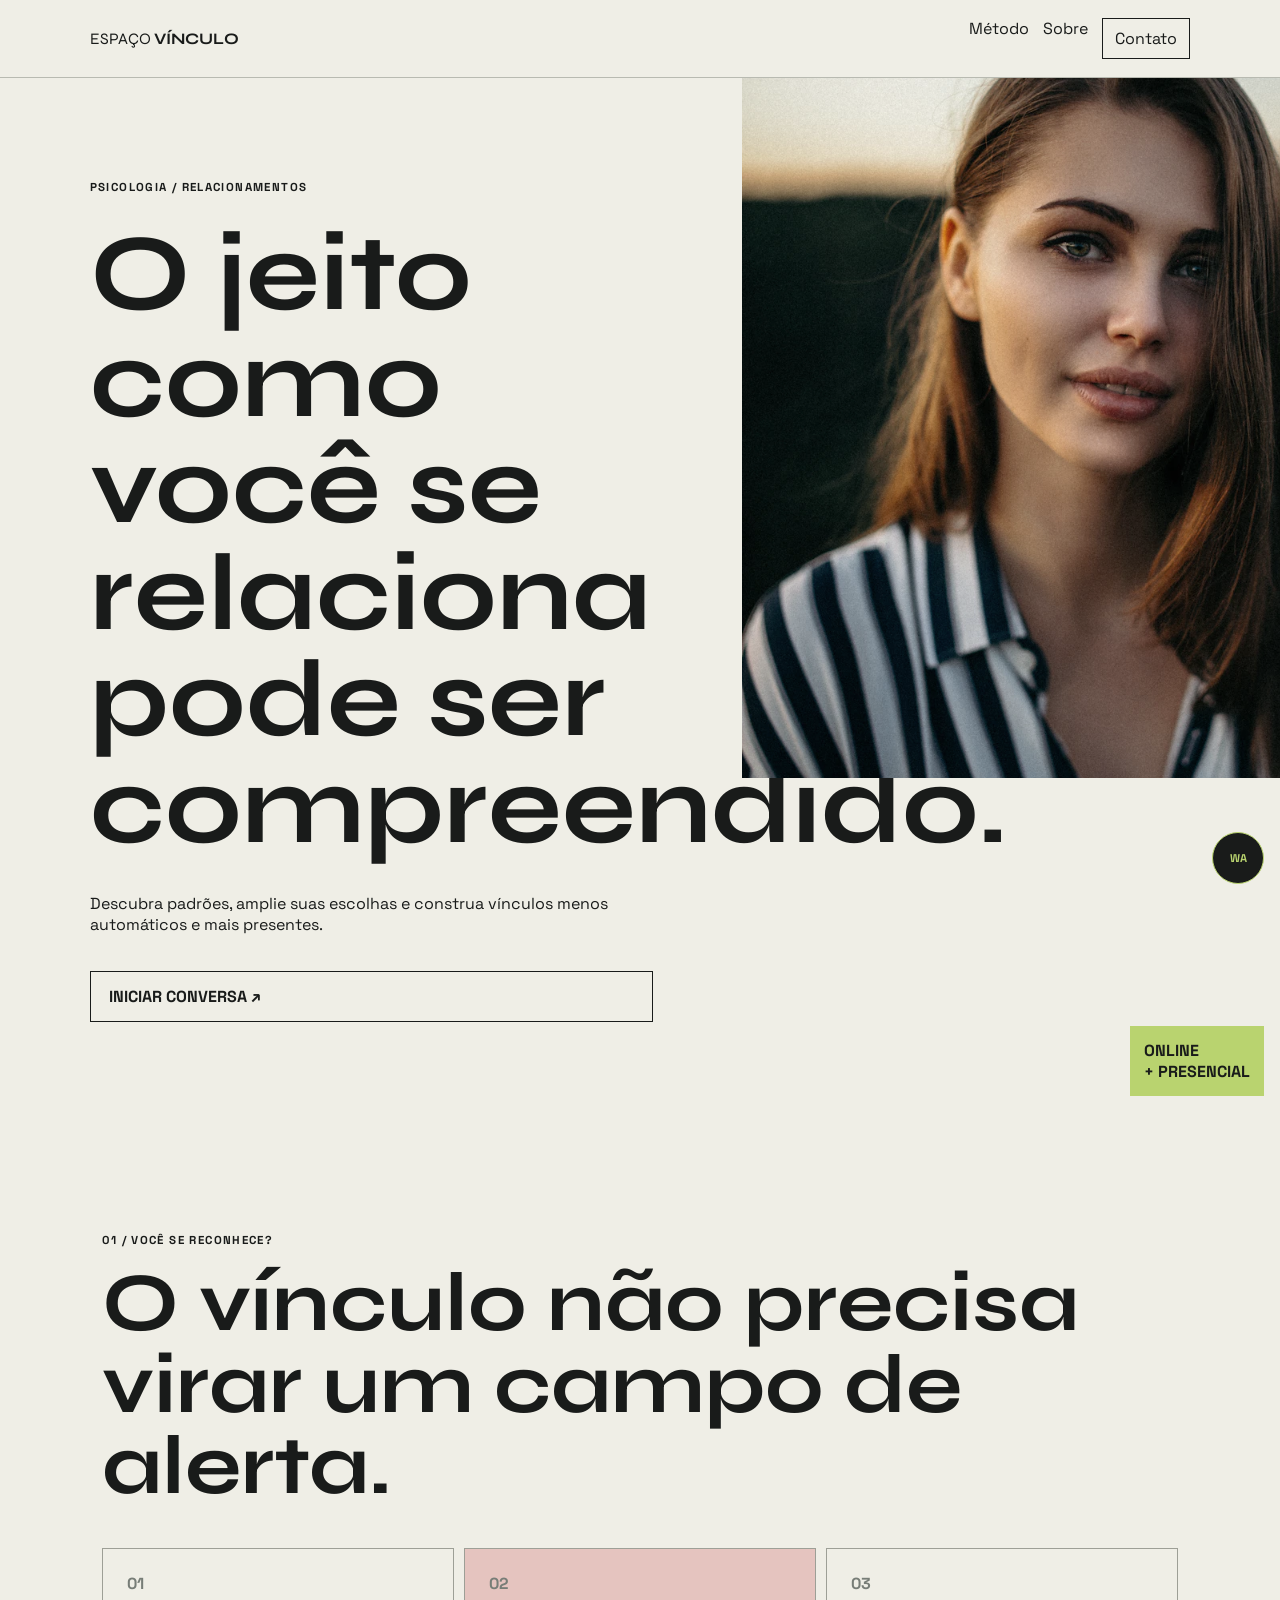
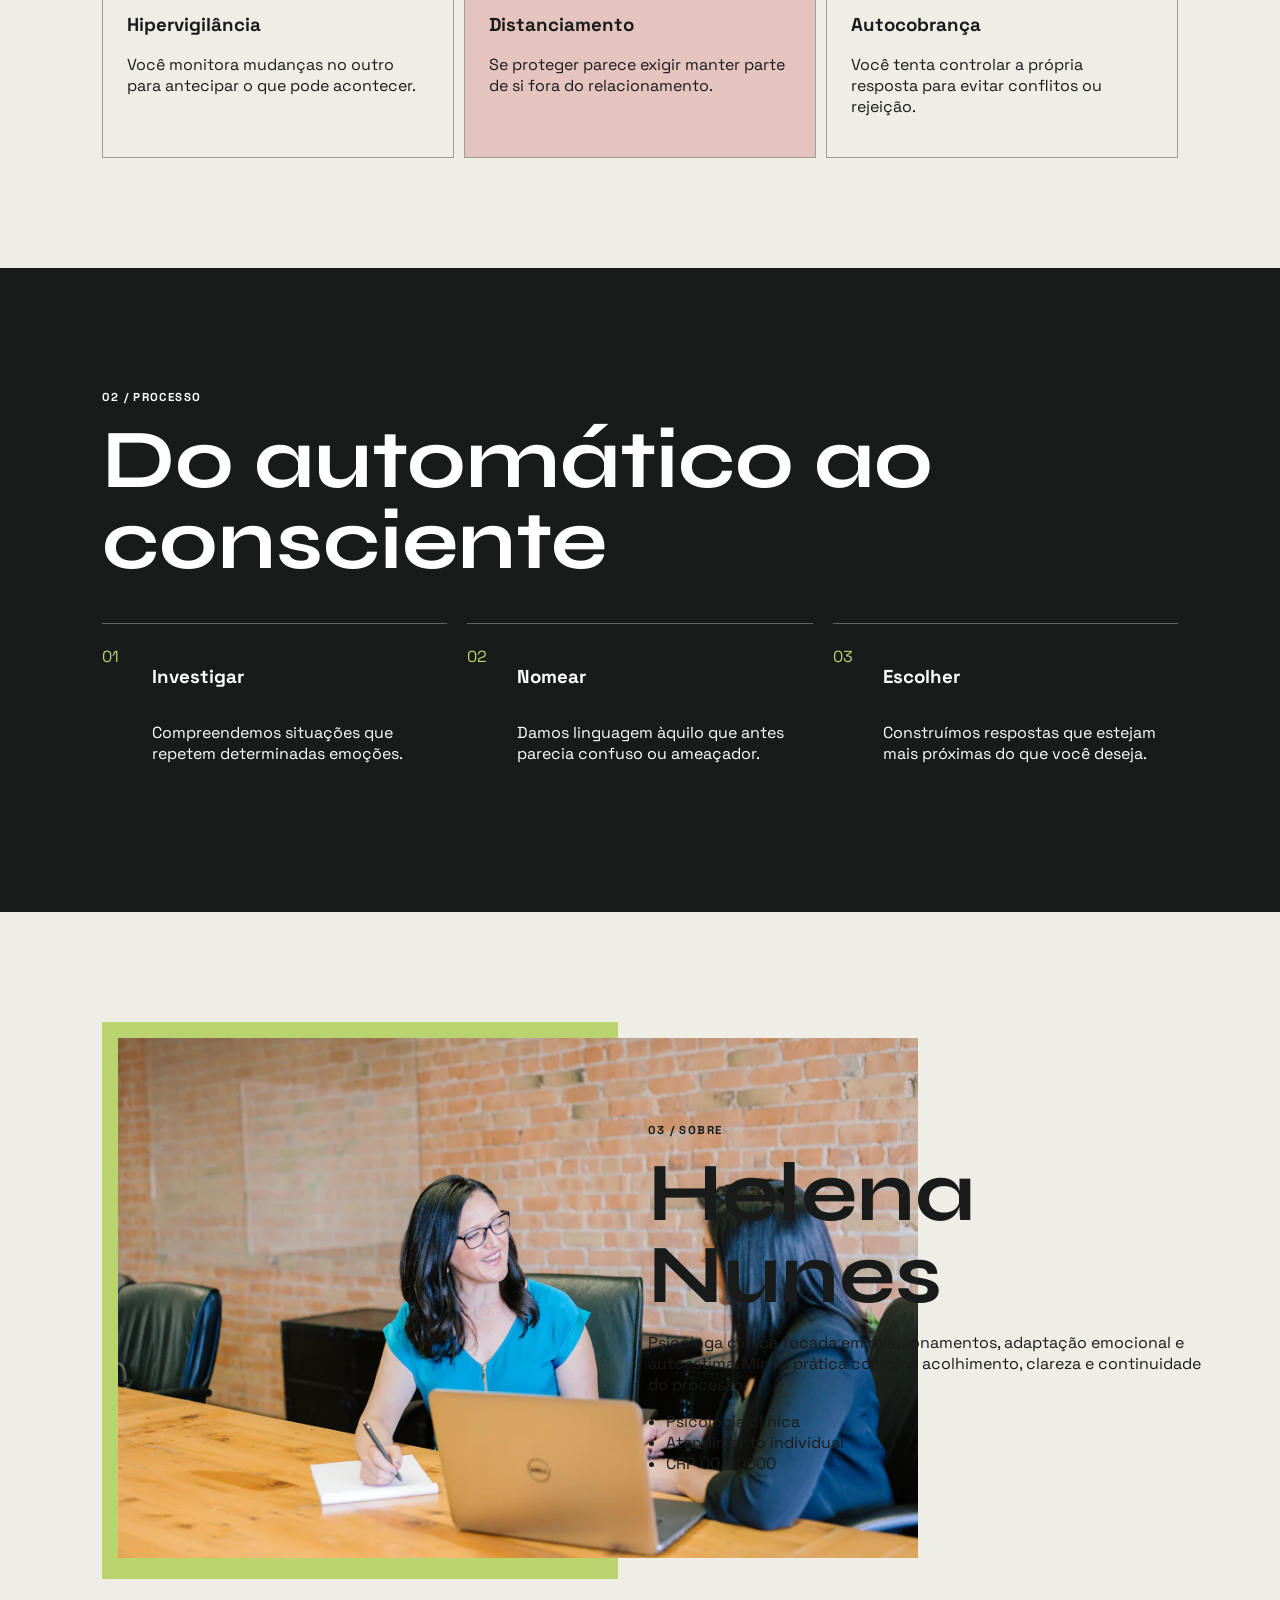
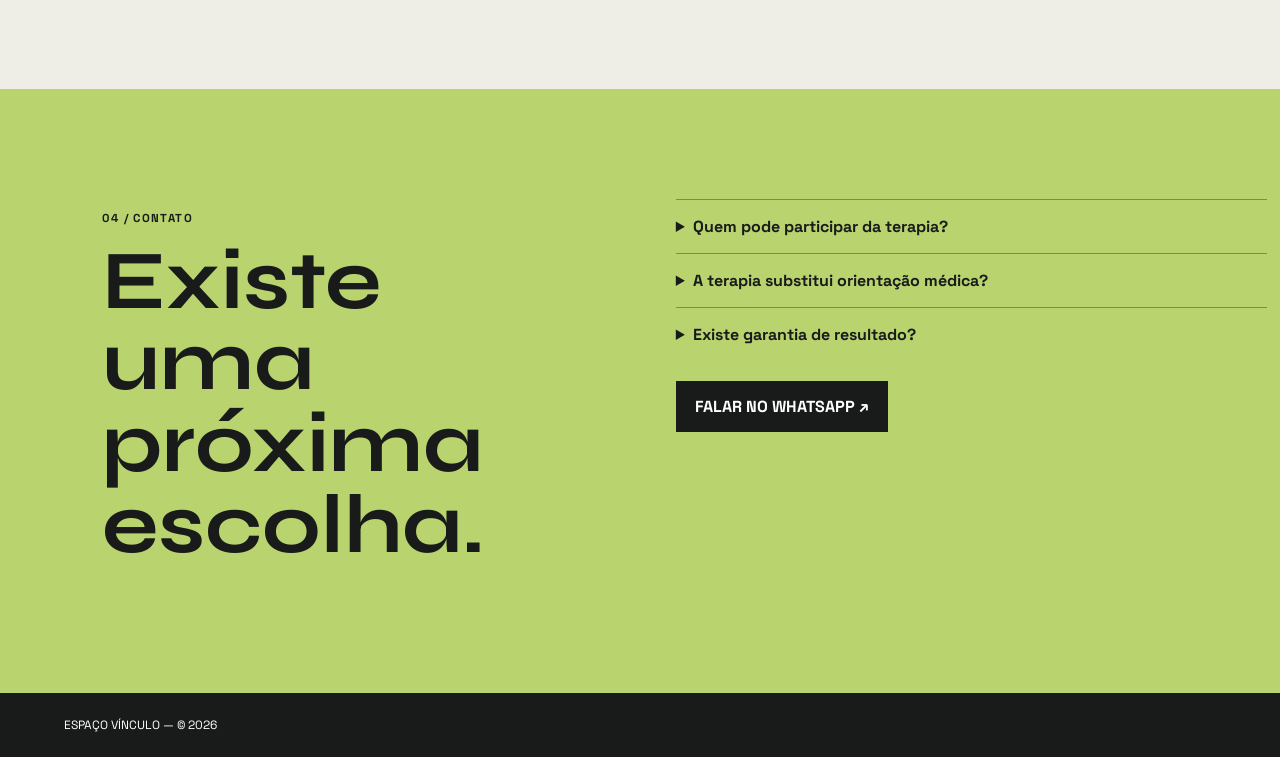
==== templates/espaco-relacional/index.html @ a21b1c10 "style: transforma a galeria em interface hitech e documenta licenças" ====
<!doctype html>
<html lang="pt-BR"><head><meta charset="UTF-8"><meta name="viewport" content="width=device-width,initial-scale=1"><title>Espaço de terapia para relacionamentos</title><meta name="description" content="Psicoterapia individual para padrões de vínculo, comunicação e escolhas afetivas."><meta property="og:title" content="Espaço para relações reais"><meta property="og:type" content="website"><!-- Google Tag (gtag.js) aqui -->
<link rel="preconnect" href="https://fonts.googleapis.com"><link rel="preconnect" href="https://fonts.gstatic.com" crossorigin><link href="https://fonts.googleapis.com/css2?family=Space+Grotesk:wght@400;600;700&family=Syne:wght@600;700&display=swap" rel="stylesheet"><link rel="stylesheet" href="style.css"></head>
<body><header><a href="#inicio">ESPAÇO  <b>VÍNCULO</b></a><nav><a href="#processo">Método</a><a href="#sobre">Sobre</a><a class="header__cta" href="#contato">Contato</a></nav></header>
<main><section class="hero" id="inicio"><div class="hero__copy"><p>PSICOLOGIA / RELACIONAMENTOS</p><h1>O jeito como você se relaciona pode ser compreendido.</h1><p>Descubra padrões, amplie suas escolhas e construa vínculos menos automáticos e mais presentes.</p><a href="https://wa.me/5511987654321?text=Ol%C3%A1%2C%20gostaria%20de%20conhecer%20o%20atendimento" target="_blank" rel="noopener">INICIAR CONVERSA ↗</a></div><div class="hero__foto"><img src="img/perfil.webp" alt="Retrato fictício da psicóloga Helena Nunes" width="720" height="900"><span>ONLINE<br>+ PRESENCIAL</span></div></section>
<section class="painel"><p class="label">01 / VOCÊ SE RECONHECE?</p><h2>O vínculo não precisa virar um campo de alerta.</h2><div class="painel__grid"><article><b>01</b><h3>Hipervigilância</h3><p>Você monitora mudanças no outro para antecipar o que pode acontecer.</p></article><article><b>02</b><h3>Distanciamento</h3><p>Se proteger parece exigir manter parte de si fora do relacionamento.</p></article><article><b>03</b><h3>Autocobrança</h3><p>Você tenta controlar a própria resposta para evitar conflitos ou rejeição.</p></article></div></section>
<section class="processo" id="processo"><p class="label">02 / PROCESSO</p><h2>Do automático ao consciente</h2><ol><li><span>01</span><h3>Investigar</h3><p>Compreendemos situações que repetem determinadas emoções.</p></li><li><span>02</span><h3>Nomear</h3><p>Damos linguagem àquilo que antes parecia confuso ou ameaçador.</p></li><li><span>03</span><h3>Escolher</h3><p>Construímos respostas que estejam mais próximas do que você deseja.</p></li></ol></section>
<section class="sobre" id="sobre"><div class="sobre__foto"><img src="img/atendimento.webp" alt="Ambiente fictício de atendimento psicológico" width="800" height="600" loading="lazy"></div><div><p class="label">03 / SOBRE</p><h2>Helena Nunes</h2><p>Psicóloga clínica focada em relacionamentos, adaptação emocional e autoestima. Minha prática combina acolhimento, clareza e continuidade do processo.</p><ul><li>Psicologia clínica</li><li>Atendimento individual</li><li>CRP 00/00000</li></ul></div></section>
<section class="contato" id="contato"><div><p class="label">04 / CONTATO</p><h2>Existe uma próxima escolha.</h2></div><div class="contato__box"><details><summary>Quem pode participar da terapia?</summary><p>Pessoas interessadas em compreender seus vínculos e formas de se relacionar.</p></details><details><summary>A terapia substitui orientação médica?</summary><p>Não. Ela é uma modalidade de cuidado psicológico e não substitui atendimento médico.</p></details><details><summary>Existe garantia de resultado?</summary><p>Não. Os resultados variam conforme o contexto e o processo de cada pessoa.</p></details><a href="https://wa.me/5511987654321?text=Ol%C3%A1%2C%20quero%20saber%20sobre%20os%20atendimentos" target="_blank" rel="noopener">FALAR NO WHATSAPP ↗</a></div></section></main>
<footer>ESPAÇO VÍNCULO — © 2026</footer><a class="zap" href="https://wa.me/5511987654321" aria-label="WhatsApp">WA</a></body></html>
---- templates/espaco-relacional/style.css ----
:root{--ink:#191b1a;--lime:#b9d36f;--paper:#efeee6;--gray:#777d77;--pink:#e5c4bf}*{box-sizing:border-box}html{scroll-behavior:smooth}body{margin:0;background:var(--paper);color:var(--ink);font-family:"Space Grotesk",sans-serif}header{height:78px;display:flex;align-items:center;justify-content:space-between;padding:0 5vw;border-bottom:1px solid #b8bab1}header>a,header nav a{color:var(--ink);text-decoration:none}header>a{font-family:"Syne"}header nav{display:flex;gap:14px}header nav>a:not(.header__cta){display:none}.header__cta{border:1px solid;padding:9px 12px}.hero{display:grid}.hero__copy{padding:70px 5vw}.hero__copy>p:first-child,.label{font-size:.72rem;font-weight:700;letter-spacing:.12em}.hero h1,.painel h2,.processo h2,.sobre h2,.contato h2{margin:16px 0;font-family:"Syne";line-height:.98}.hero h1{font-size:clamp(3.2rem,12vw,6.8rem)}.hero__copy>a,.contato__box>a{display:inline-flex;margin-top:20px;border:1px solid var(--ink);padding:14px 18px;color:var(--ink);font-weight:700;text-decoration:none}.hero__foto{position:relative;overflow:hidden}.hero__foto img{height:470px;object-fit:cover;filter:grayscale(.2)}.hero__foto span{position:absolute;right:16px;bottom:16px;padding:14px;background:var(--lime);font-weight:700}.painel,.processo,.sobre,.contato{padding:80px 5vw}.painel h2,.processo h2,.sobre h2,.contato h2{font-size:clamp(2.8rem,9vw,5.2rem)}.painel__grid{display:grid;gap:10px;margin-top:40px}.painel article{border:1px solid #9d9f96;padding:24px}.painel article:nth-child(2){background:var(--pink)}.painel article b{color:var(--gray)}.processo{background:var(--ink);color:#fff}.processo ol{margin:40px 0 0;padding:0;list-style:none}.processo li{display:grid;grid-template-columns:70px 120px 1fr;border-top:1px solid #60635f;padding:22px 0}.processo li span{color:var(--lime)}.sobre{display:grid;gap:30px}.sobre__foto{background:var(--lime);padding:16px}.sobre img{height:400px;object-fit:cover}.sobre ul{padding-left:18px}.contato{display:grid;gap:28px;background:var(--lime)}.contato details{border-top:1px solid #76914d;padding:16px 0}.contato summary{cursor:pointer;font-weight:700}.contato__box>a{background:var(--ink);color:#fff}footer{padding:24px 5vw;background:var(--ink);color:#fff;font-size:.75rem}.zap{position:fixed;right:16px;bottom:16px;width:52px;height:52px;display:grid;place-items:center;border-radius:50%;background:var(--ink);color:var(--lime);border:1px solid var(--lime);text-decoration:none;font-size:.7rem;font-weight:700}
@media(min-width:768px){header{padding:0 7vw}header nav>a:not(.header__cta){display:block}.hero{grid-template-columns:58% 42%;min-height:700px}.hero__copy{display:flex;flex-direction:column;justify-content:center;padding:90px 7vw}.hero__foto img{height:700px}.painel,.processo,.sobre,.contato{padding:110px 8vw}.painel__grid{grid-template-columns:repeat(3,1fr)}.processo ol{display:grid;grid-template-columns:repeat(3,1fr);gap:20px}.processo li{grid-template-columns:50px 1fr}.processo li h3{grid-column:2}.processo li p{grid-column:2}.sobre{grid-template-columns:48% 52%;align-items:center}.sobre img{height:520px}.contato{grid-template-columns:45% 55%;gap:7vw}}
@media(prefers-reduced-motion:reduce){html{scroll-behavior:auto}}
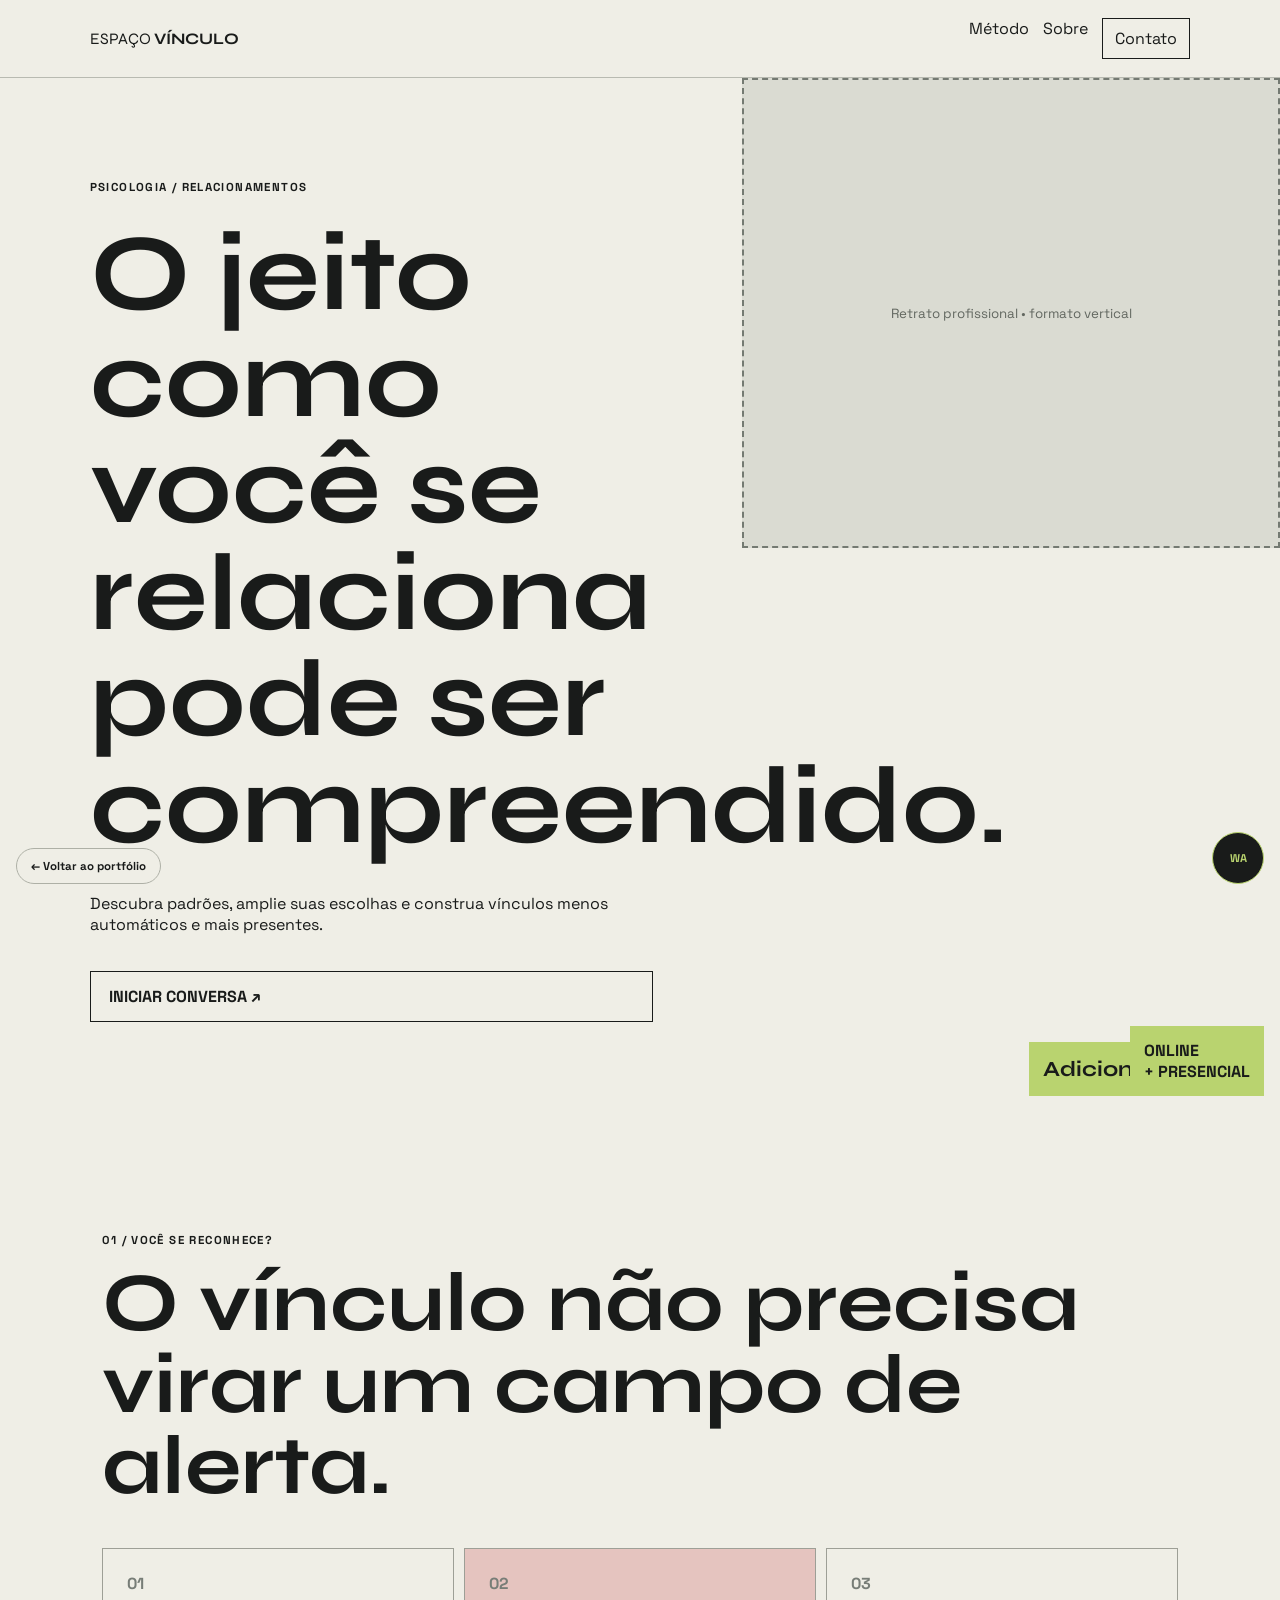
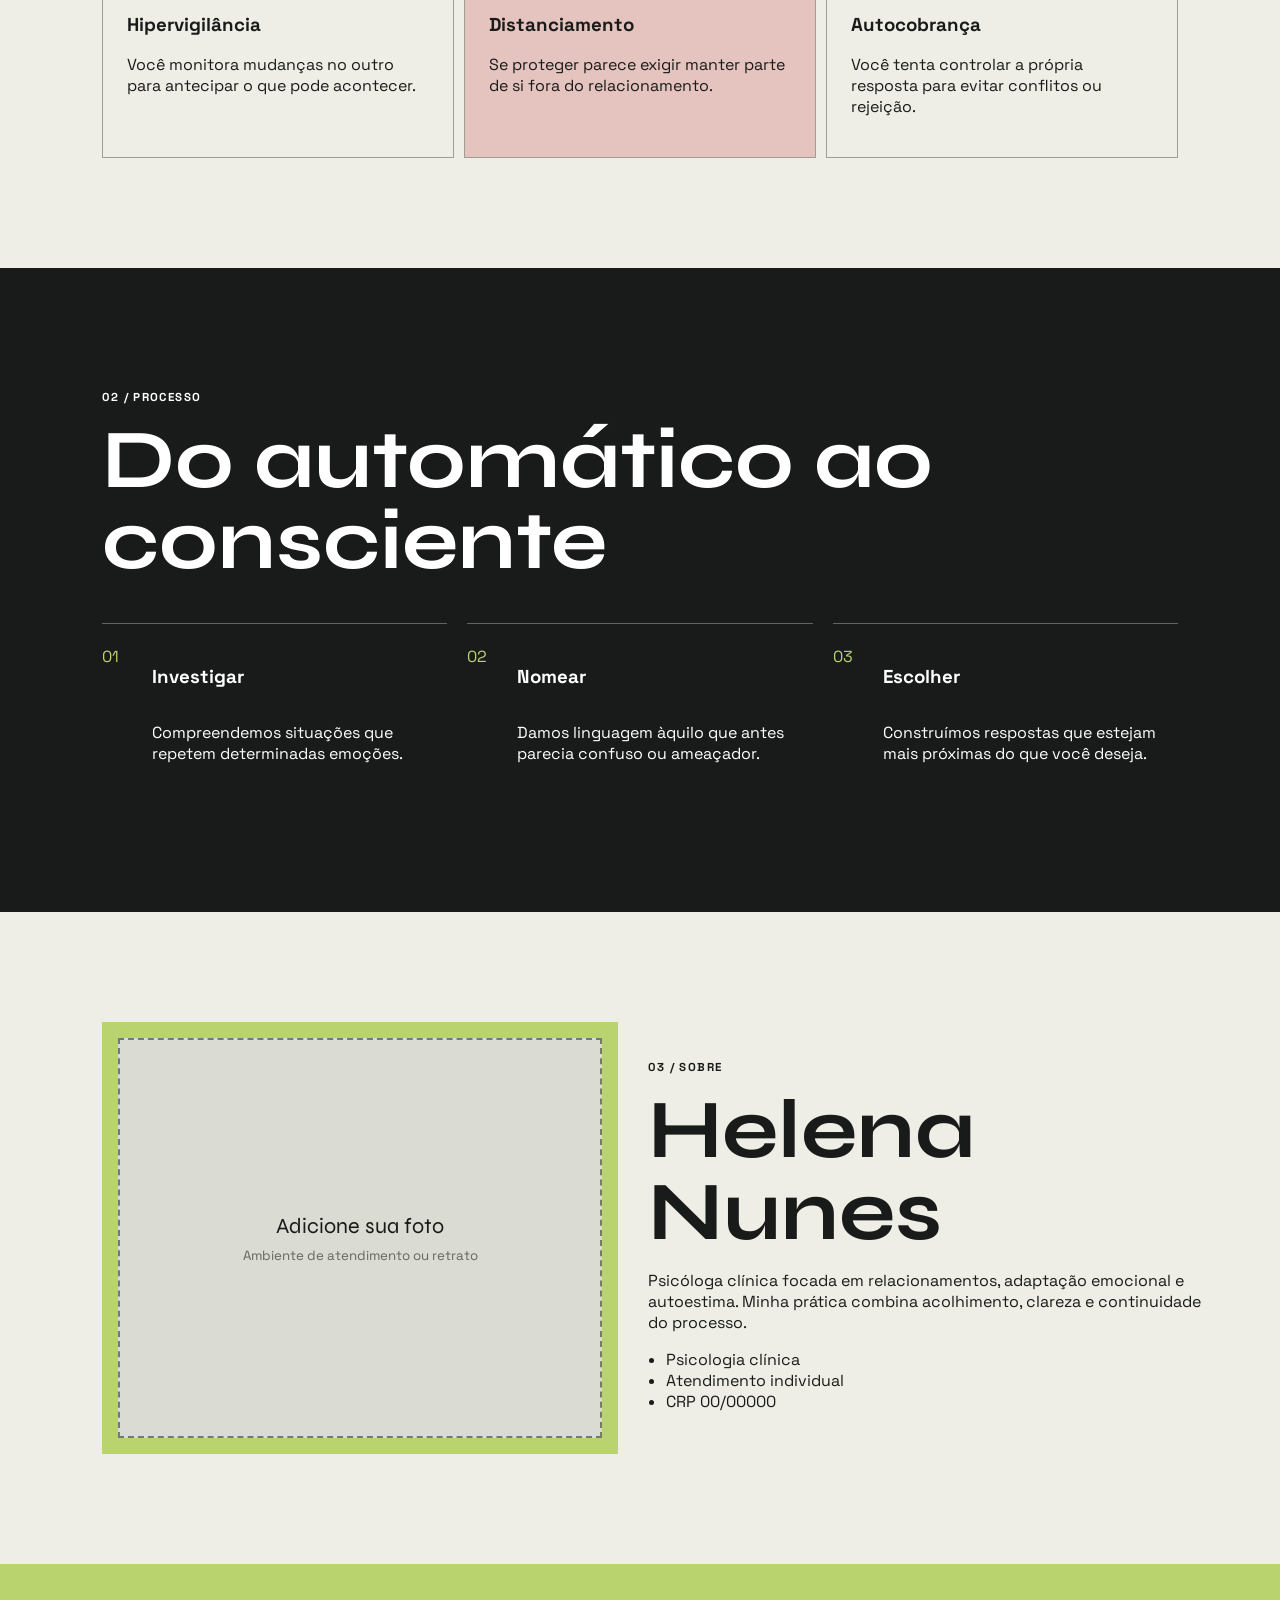
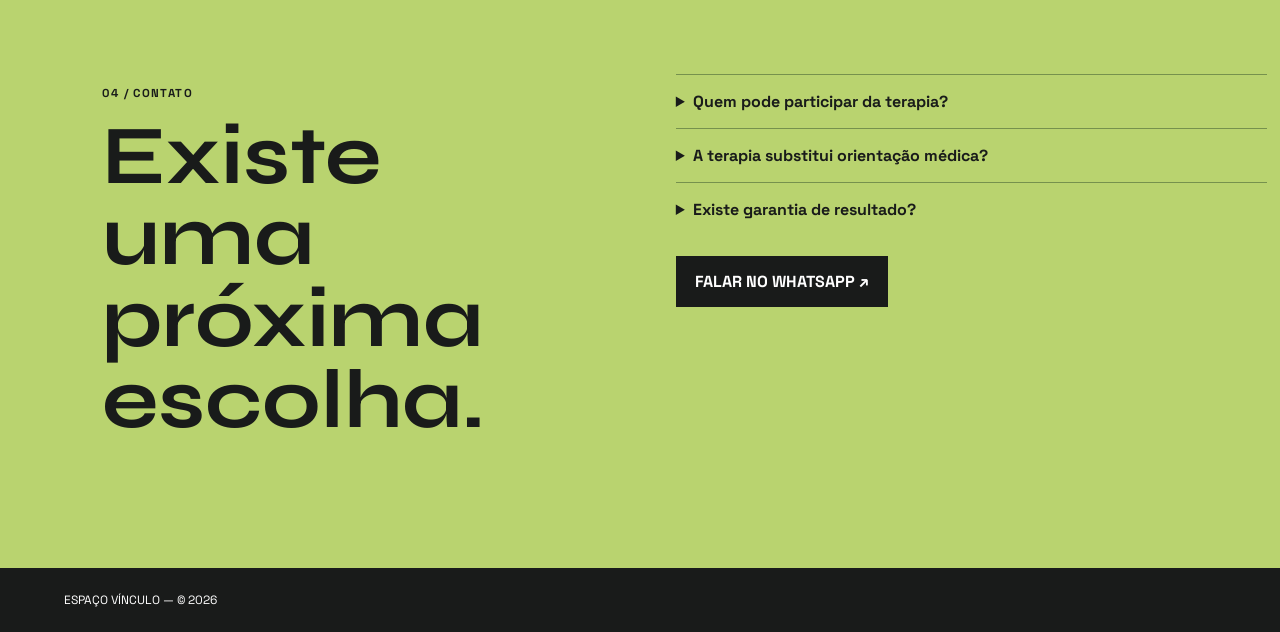
==== commit e47f779e: "feat: adiciona retorno ao portfólio, contatos e placeholders" ====
--- a/templates/espaco-relacional/index.html
+++ b/templates/espaco-relacional/index.html
@@ -2,9 +2,9 @@
 <html lang="pt-BR"><head><meta charset="UTF-8"><meta name="viewport" content="width=device-width,initial-scale=1"><title>Espaço de terapia para relacionamentos</title><meta name="description" content="Psicoterapia individual para padrões de vínculo, comunicação e escolhas afetivas."><meta property="og:title" content="Espaço para relações reais"><meta property="og:type" content="website"><!-- Google Tag (gtag.js) aqui -->
 <link rel="preconnect" href="https://fonts.googleapis.com"><link rel="preconnect" href="https://fonts.gstatic.com" crossorigin><link href="https://fonts.googleapis.com/css2?family=Space+Grotesk:wght@400;600;700&family=Syne:wght@600;700&display=swap" rel="stylesheet"><link rel="stylesheet" href="style.css"></head>
 <body><header><a href="#inicio">ESPAÇO  <b>VÍNCULO</b></a><nav><a href="#processo">Método</a><a href="#sobre">Sobre</a><a class="header__cta" href="#contato">Contato</a></nav></header>
-<main><section class="hero" id="inicio"><div class="hero__copy"><p>PSICOLOGIA / RELACIONAMENTOS</p><h1>O jeito como você se relaciona pode ser compreendido.</h1><p>Descubra padrões, amplie suas escolhas e construa vínculos menos automáticos e mais presentes.</p><a href="https://wa.me/5511987654321?text=Ol%C3%A1%2C%20gostaria%20de%20conhecer%20o%20atendimento" target="_blank" rel="noopener">INICIAR CONVERSA ↗</a></div><div class="hero__foto"><img src="img/perfil.webp" alt="Retrato fictício da psicóloga Helena Nunes" width="720" height="900"><span>ONLINE<br>+ PRESENCIAL</span></div></section>
+<main><section class="hero" id="inicio"><div class="hero__copy"><p>PSICOLOGIA / RELACIONAMENTOS</p><h1>O jeito como você se relaciona pode ser compreendido.</h1><p>Descubra padrões, amplie suas escolhas e construa vínculos menos automáticos e mais presentes.</p><a href="https://wa.me/5511987654321?text=Ol%C3%A1%2C%20gostaria%20de%20conhecer%20o%20atendimento" target="_blank" rel="noopener">INICIAR CONVERSA ↗</a></div><div class="hero__foto"><div class="photo-placeholder photo-placeholder--hero" role="img" aria-label="Área reservada para uma fotografia profissional"><span>Adicione sua foto</span><small>Retrato profissional • formato vertical</small></div><b class="photo-caption">ONLINE<br>+ PRESENCIAL</b></div></section>
 <section class="painel"><p class="label">01 / VOCÊ SE RECONHECE?</p><h2>O vínculo não precisa virar um campo de alerta.</h2><div class="painel__grid"><article><b>01</b><h3>Hipervigilância</h3><p>Você monitora mudanças no outro para antecipar o que pode acontecer.</p></article><article><b>02</b><h3>Distanciamento</h3><p>Se proteger parece exigir manter parte de si fora do relacionamento.</p></article><article><b>03</b><h3>Autocobrança</h3><p>Você tenta controlar a própria resposta para evitar conflitos ou rejeição.</p></article></div></section>
 <section class="processo" id="processo"><p class="label">02 / PROCESSO</p><h2>Do automático ao consciente</h2><ol><li><span>01</span><h3>Investigar</h3><p>Compreendemos situações que repetem determinadas emoções.</p></li><li><span>02</span><h3>Nomear</h3><p>Damos linguagem àquilo que antes parecia confuso ou ameaçador.</p></li><li><span>03</span><h3>Escolher</h3><p>Construímos respostas que estejam mais próximas do que você deseja.</p></li></ol></section>
-<section class="sobre" id="sobre"><div class="sobre__foto"><img src="img/atendimento.webp" alt="Ambiente fictício de atendimento psicológico" width="800" height="600" loading="lazy"></div><div><p class="label">03 / SOBRE</p><h2>Helena Nunes</h2><p>Psicóloga clínica focada em relacionamentos, adaptação emocional e autoestima. Minha prática combina acolhimento, clareza e continuidade do processo.</p><ul><li>Psicologia clínica</li><li>Atendimento individual</li><li>CRP 00/00000</li></ul></div></section>
+<section class="sobre" id="sobre"><div class="sobre__foto"><div class="photo-placeholder" role="img" aria-label="Área reservada para uma foto profissional"><span>Adicione sua foto</span><small>Ambiente de atendimento ou retrato</small></div></div><div><p class="label">03 / SOBRE</p><h2>Helena Nunes</h2><p>Psicóloga clínica focada em relacionamentos, adaptação emocional e autoestima. Minha prática combina acolhimento, clareza e continuidade do processo.</p><ul><li>Psicologia clínica</li><li>Atendimento individual</li><li>CRP 00/00000</li></ul></div></section>
 <section class="contato" id="contato"><div><p class="label">04 / CONTATO</p><h2>Existe uma próxima escolha.</h2></div><div class="contato__box"><details><summary>Quem pode participar da terapia?</summary><p>Pessoas interessadas em compreender seus vínculos e formas de se relacionar.</p></details><details><summary>A terapia substitui orientação médica?</summary><p>Não. Ela é uma modalidade de cuidado psicológico e não substitui atendimento médico.</p></details><details><summary>Existe garantia de resultado?</summary><p>Não. Os resultados variam conforme o contexto e o processo de cada pessoa.</p></details><a href="https://wa.me/5511987654321?text=Ol%C3%A1%2C%20quero%20saber%20sobre%20os%20atendimentos" target="_blank" rel="noopener">FALAR NO WHATSAPP ↗</a></div></section></main>
-<footer>ESPAÇO VÍNCULO — © 2026</footer><a class="zap" href="https://wa.me/5511987654321" aria-label="WhatsApp">WA</a></body></html>
+<footer>ESPAÇO VÍNCULO — © 2026</footer><a class="zap" href="https://wa.me/5511987654321" aria-label="WhatsApp">WA</a><a class="back-to-portfolio" href="../../index.html" aria-label="Voltar para a página principal do portfólio">← Voltar ao portfólio</a></body></html>
--- a/templates/espaco-relacional/style.css
+++ b/templates/espaco-relacional/style.css
@@ -1,3 +1,3 @@
-:root{--ink:#191b1a;--lime:#b9d36f;--paper:#efeee6;--gray:#777d77;--pink:#e5c4bf}*{box-sizing:border-box}html{scroll-behavior:smooth}body{margin:0;background:var(--paper);color:var(--ink);font-family:"Space Grotesk",sans-serif}header{height:78px;display:flex;align-items:center;justify-content:space-between;padding:0 5vw;border-bottom:1px solid #b8bab1}header>a,header nav a{color:var(--ink);text-decoration:none}header>a{font-family:"Syne"}header nav{display:flex;gap:14px}header nav>a:not(.header__cta){display:none}.header__cta{border:1px solid;padding:9px 12px}.hero{display:grid}.hero__copy{padding:70px 5vw}.hero__copy>p:first-child,.label{font-size:.72rem;font-weight:700;letter-spacing:.12em}.hero h1,.painel h2,.processo h2,.sobre h2,.contato h2{margin:16px 0;font-family:"Syne";line-height:.98}.hero h1{font-size:clamp(3.2rem,12vw,6.8rem)}.hero__copy>a,.contato__box>a{display:inline-flex;margin-top:20px;border:1px solid var(--ink);padding:14px 18px;color:var(--ink);font-weight:700;text-decoration:none}.hero__foto{position:relative;overflow:hidden}.hero__foto img{height:470px;object-fit:cover;filter:grayscale(.2)}.hero__foto span{position:absolute;right:16px;bottom:16px;padding:14px;background:var(--lime);font-weight:700}.painel,.processo,.sobre,.contato{padding:80px 5vw}.painel h2,.processo h2,.sobre h2,.contato h2{font-size:clamp(2.8rem,9vw,5.2rem)}.painel__grid{display:grid;gap:10px;margin-top:40px}.painel article{border:1px solid #9d9f96;padding:24px}.painel article:nth-child(2){background:var(--pink)}.painel article b{color:var(--gray)}.processo{background:var(--ink);color:#fff}.processo ol{margin:40px 0 0;padding:0;list-style:none}.processo li{display:grid;grid-template-columns:70px 120px 1fr;border-top:1px solid #60635f;padding:22px 0}.processo li span{color:var(--lime)}.sobre{display:grid;gap:30px}.sobre__foto{background:var(--lime);padding:16px}.sobre img{height:400px;object-fit:cover}.sobre ul{padding-left:18px}.contato{display:grid;gap:28px;background:var(--lime)}.contato details{border-top:1px solid #76914d;padding:16px 0}.contato summary{cursor:pointer;font-weight:700}.contato__box>a{background:var(--ink);color:#fff}footer{padding:24px 5vw;background:var(--ink);color:#fff;font-size:.75rem}.zap{position:fixed;right:16px;bottom:16px;width:52px;height:52px;display:grid;place-items:center;border-radius:50%;background:var(--ink);color:var(--lime);border:1px solid var(--lime);text-decoration:none;font-size:.7rem;font-weight:700}
+:root{--ink:#191b1a;--lime:#b9d36f;--paper:#efeee6;--gray:#777d77;--pink:#e5c4bf}*{box-sizing:border-box}html{scroll-behavior:smooth}body{margin:0;background:var(--paper);color:var(--ink);font-family:"Space Grotesk",sans-serif}header{height:78px;display:flex;align-items:center;justify-content:space-between;padding:0 5vw;border-bottom:1px solid #b8bab1}header>a,header nav a{color:var(--ink);text-decoration:none}header>a{font-family:"Syne"}header nav{display:flex;gap:14px}header nav>a:not(.header__cta){display:none}.header__cta{border:1px solid;padding:9px 12px}.hero{display:grid}.hero__copy{padding:70px 5vw}.hero__copy>p:first-child,.label{font-size:.72rem;font-weight:700;letter-spacing:.12em}.hero h1,.painel h2,.processo h2,.sobre h2,.contato h2{margin:16px 0;font-family:"Syne";line-height:.98}.hero h1{font-size:clamp(3.2rem,12vw,6.8rem)}.hero__copy>a,.contato__box>a{display:inline-flex;margin-top:20px;border:1px solid var(--ink);padding:14px 18px;color:var(--ink);font-weight:700;text-decoration:none}.hero__foto{position:relative;overflow:hidden}.hero__foto img{height:470px;object-fit:cover;filter:grayscale(.2)}.hero__foto span{position:absolute;right:16px;bottom:16px;padding:14px;background:var(--lime);font-weight:700}.painel,.processo,.sobre,.contato{padding:80px 5vw}.painel h2,.processo h2,.sobre h2,.contato h2{font-size:clamp(2.8rem,9vw,5.2rem)}.painel__grid{display:grid;gap:10px;margin-top:40px}.painel article{border:1px solid #9d9f96;padding:24px}.painel article:nth-child(2){background:var(--pink)}.painel article b{color:var(--gray)}.processo{background:var(--ink);color:#fff}.processo ol{margin:40px 0 0;padding:0;list-style:none}.processo li{display:grid;grid-template-columns:70px 120px 1fr;border-top:1px solid #60635f;padding:22px 0}.processo li span{color:var(--lime)}.sobre{display:grid;gap:30px}.sobre__foto{background:var(--lime);padding:16px}.sobre img{height:400px;object-fit:cover}.sobre ul{padding-left:18px}.contato{display:grid;gap:28px;background:var(--lime)}.contato details{border-top:1px solid #76914d;padding:16px 0}.contato summary{cursor:pointer;font-weight:700}.contato__box>a{background:var(--ink);color:#fff}footer{padding:24px 5vw;background:var(--ink);color:#fff;font-size:.75rem}.zap{position:fixed;right:16px;bottom:16px;width:52px;height:52px;display:grid;place-items:center;border-radius:50%;background:var(--ink);color:var(--lime);border:1px solid var(--lime);text-decoration:none;font-size:.7rem;font-weight:700}.photo-placeholder{min-height:400px;display:grid;place-content:center;gap:8px;border:2px dashed #747a72;background:#dadbd2;color:var(--ink);text-align:center}.photo-placeholder span{font-family:"Syne";font-size:1.35rem}.photo-placeholder small{color:#626760}.photo-placeholder--hero{height:470px}.photo-caption{position:absolute;right:16px;bottom:16px;padding:14px;background:var(--lime);font-weight:700}.back-to-portfolio{position:fixed;left:16px;bottom:16px;z-index:40;border:1px solid #aeb0a6;border-radius:999px;padding:10px 14px;background:var(--paper);color:var(--ink);font-size:.72rem;font-weight:700;text-decoration:none}.back-to-portfolio:focus-visible{outline:3px solid var(--lime);outline-offset:3px}
 @media(min-width:768px){header{padding:0 7vw}header nav>a:not(.header__cta){display:block}.hero{grid-template-columns:58% 42%;min-height:700px}.hero__copy{display:flex;flex-direction:column;justify-content:center;padding:90px 7vw}.hero__foto img{height:700px}.painel,.processo,.sobre,.contato{padding:110px 8vw}.painel__grid{grid-template-columns:repeat(3,1fr)}.processo ol{display:grid;grid-template-columns:repeat(3,1fr);gap:20px}.processo li{grid-template-columns:50px 1fr}.processo li h3{grid-column:2}.processo li p{grid-column:2}.sobre{grid-template-columns:48% 52%;align-items:center}.sobre img{height:520px}.contato{grid-template-columns:45% 55%;gap:7vw}}
 @media(prefers-reduced-motion:reduce){html{scroll-behavior:auto}}
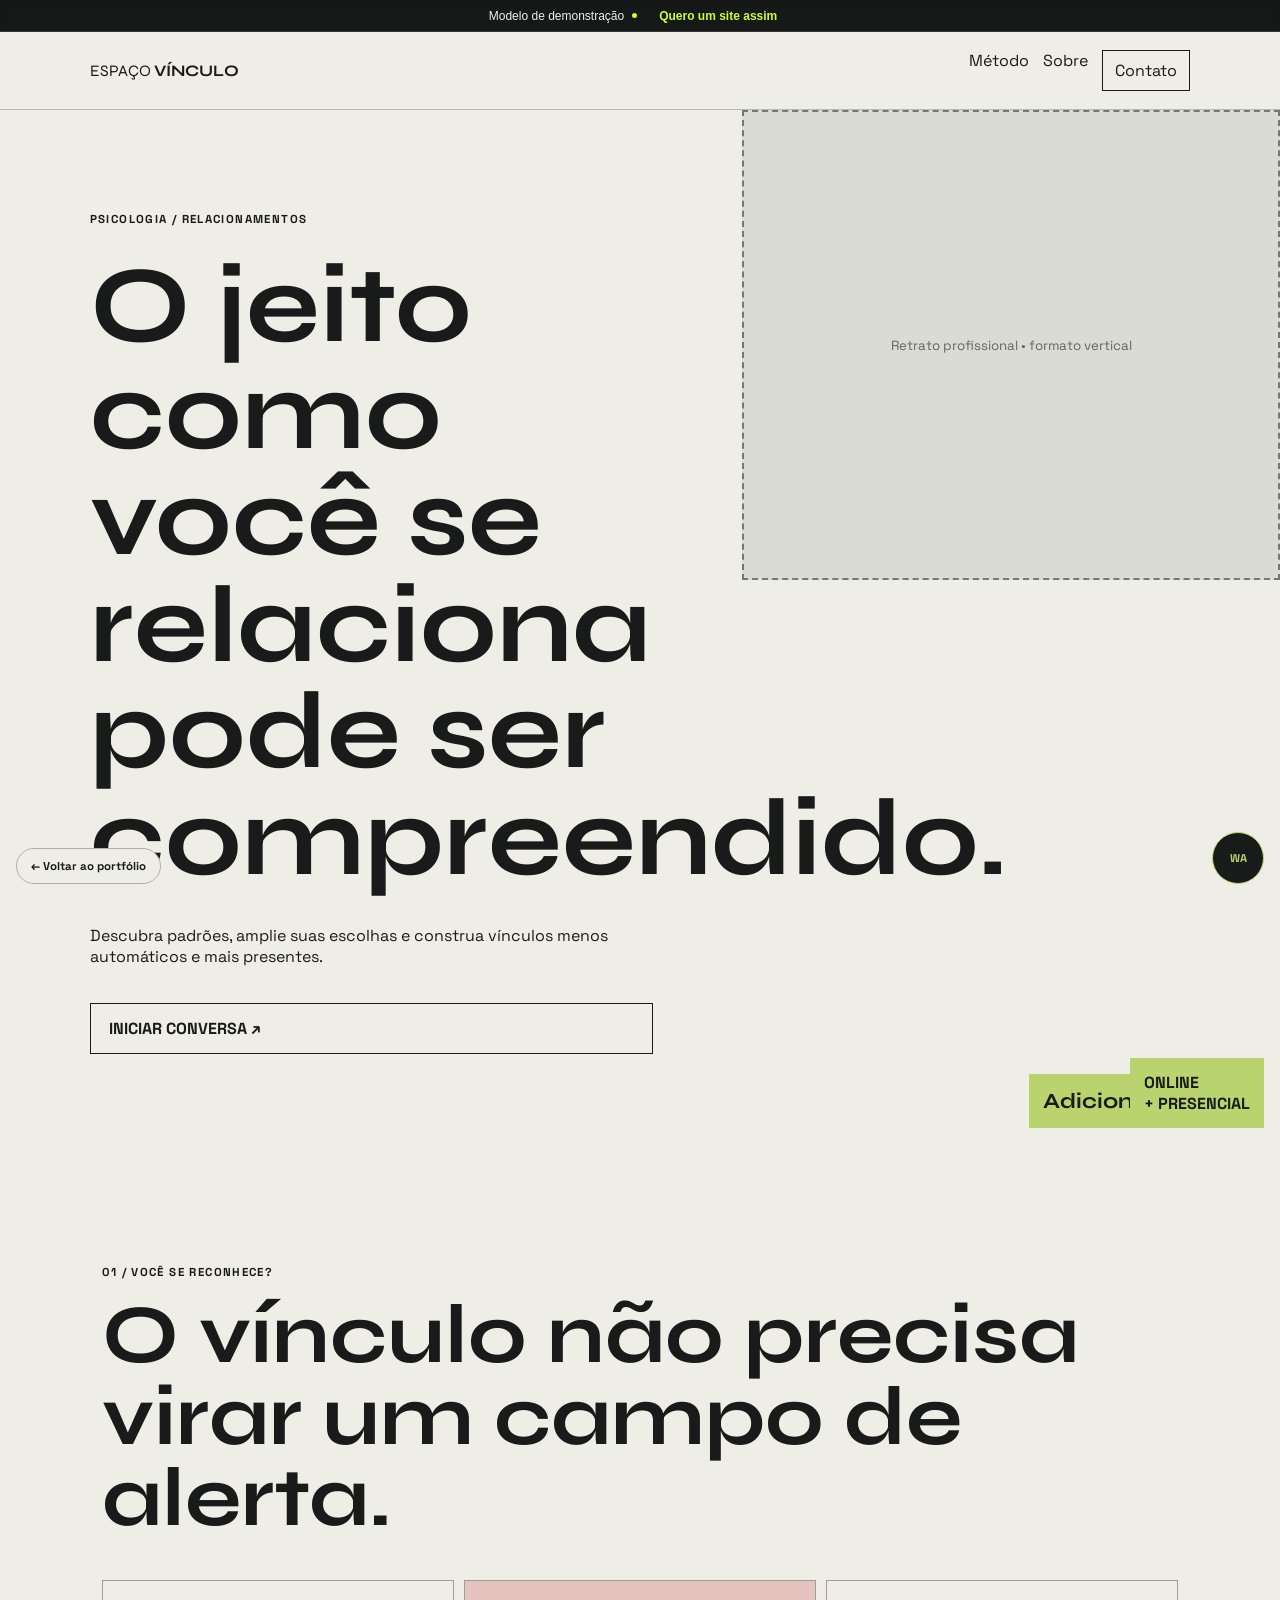
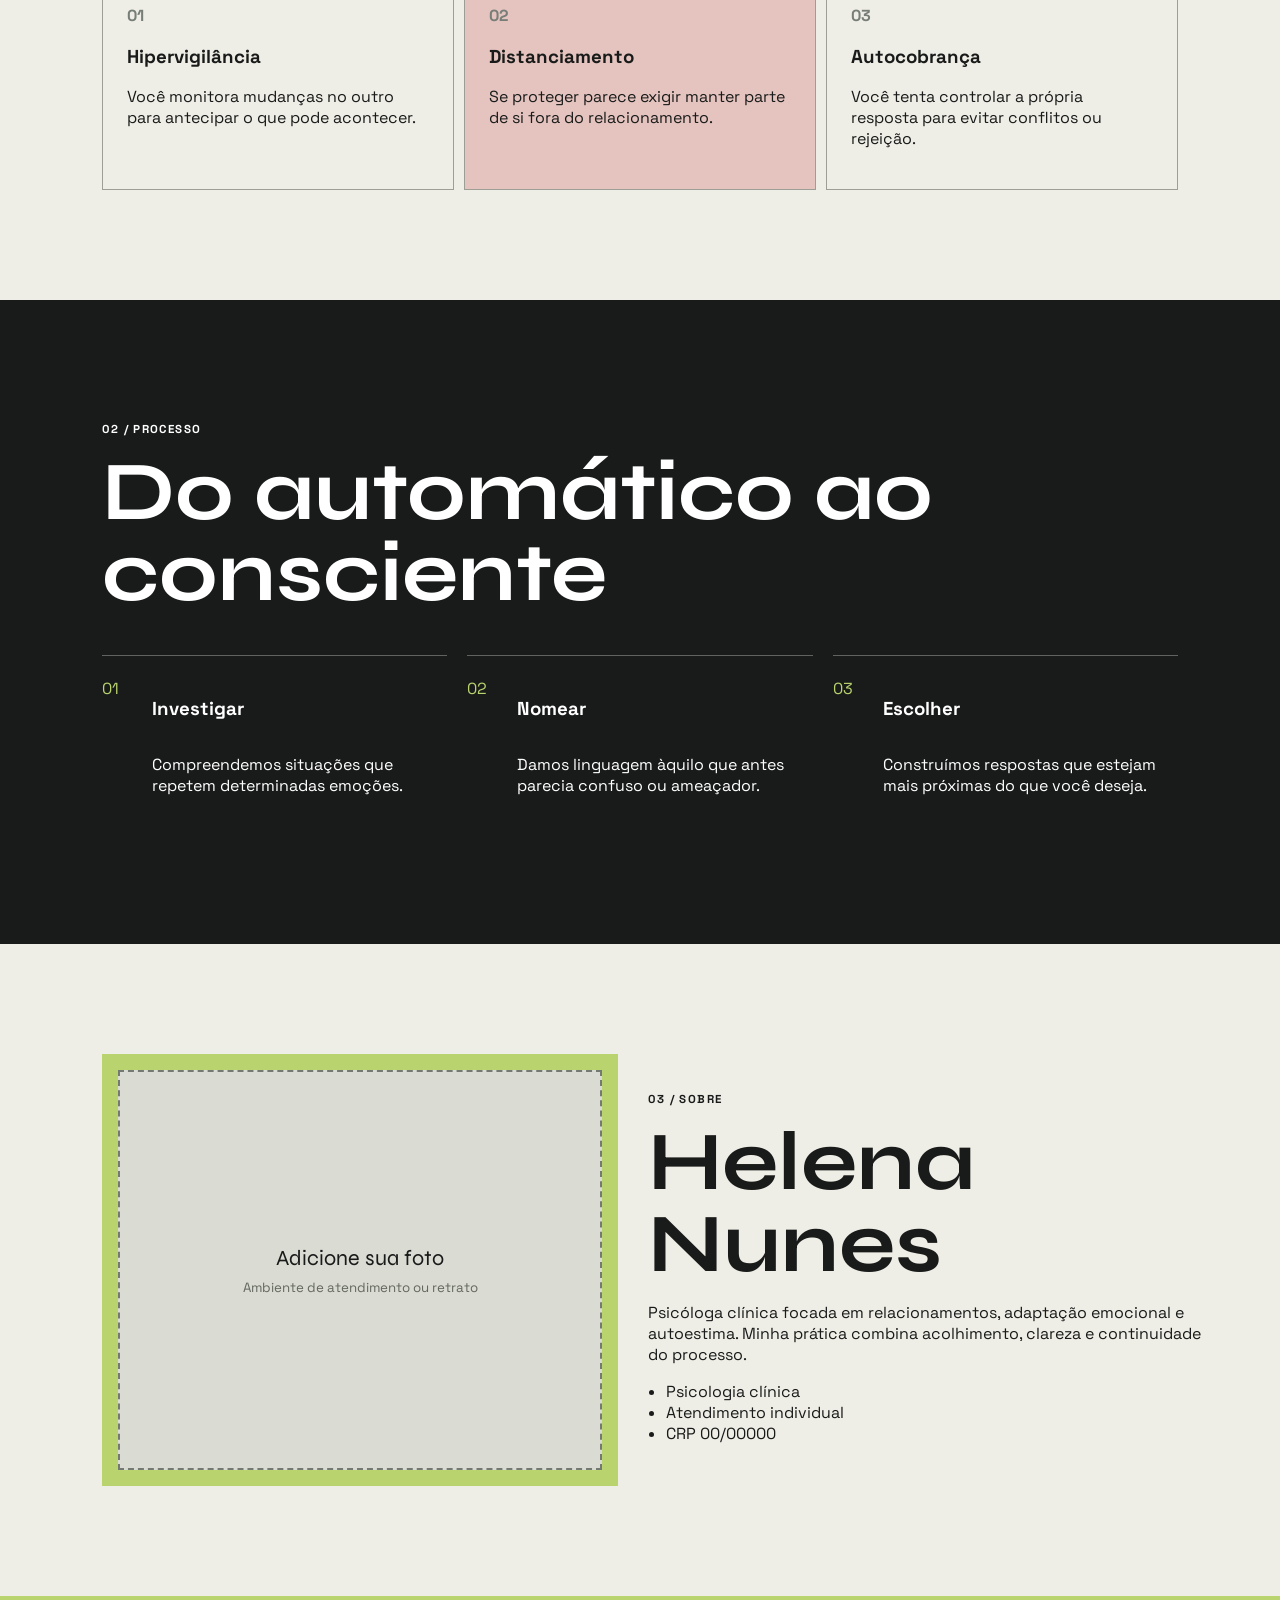
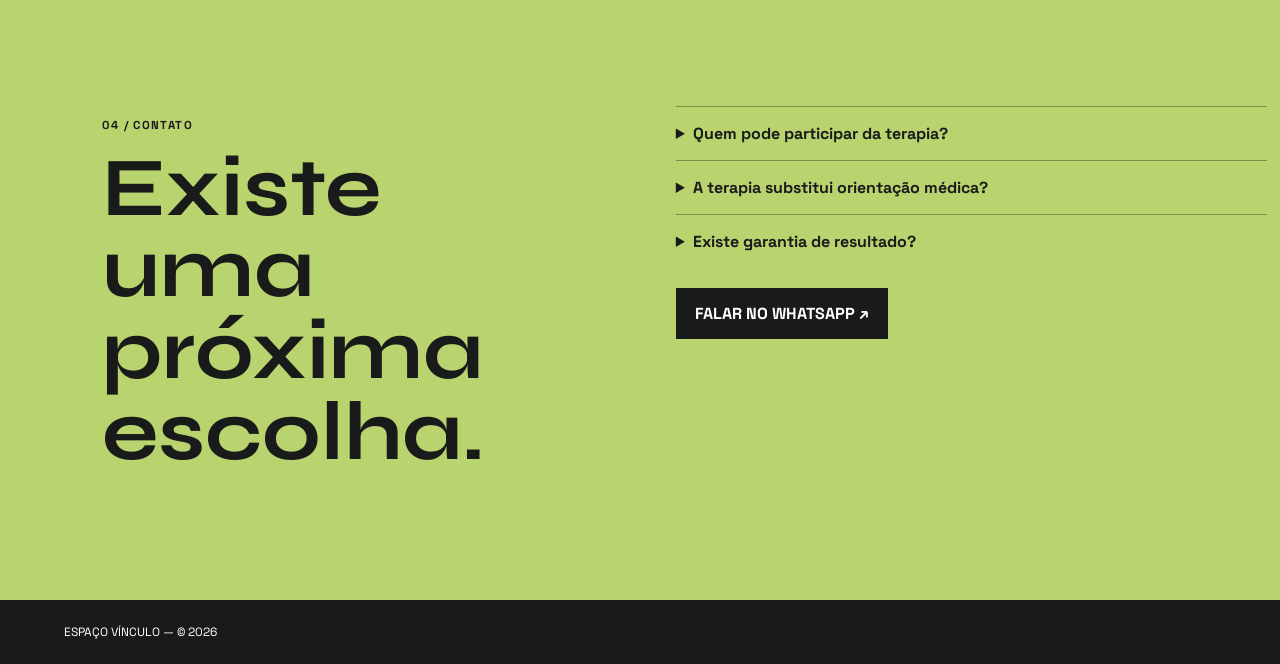
==== commit 26f935bc: "feat: transforma galeria em vitrine de templates" ====
--- a/templates/espaco-relacional/index.html
+++ b/templates/espaco-relacional/index.html
@@ -1,7 +1,8 @@
 <!doctype html>
 <html lang="pt-BR"><head><meta charset="UTF-8"><meta name="viewport" content="width=device-width,initial-scale=1"><title>Espaço de terapia para relacionamentos</title><meta name="description" content="Psicoterapia individual para padrões de vínculo, comunicação e escolhas afetivas."><meta property="og:title" content="Espaço para relações reais"><meta property="og:type" content="website"><!-- Google Tag (gtag.js) aqui -->
-<link rel="preconnect" href="https://fonts.googleapis.com"><link rel="preconnect" href="https://fonts.gstatic.com" crossorigin><link href="https://fonts.googleapis.com/css2?family=Space+Grotesk:wght@400;600;700&family=Syne:wght@600;700&display=swap" rel="stylesheet"><link rel="stylesheet" href="style.css"></head>
-<body><header><a href="#inicio">ESPAÇO  <b>VÍNCULO</b></a><nav><a href="#processo">Método</a><a href="#sobre">Sobre</a><a class="header__cta" href="#contato">Contato</a></nav></header>
+<link rel="preconnect" href="https://fonts.googleapis.com"><link rel="preconnect" href="https://fonts.gstatic.com" crossorigin><link href="https://fonts.googleapis.com/css2?family=Space+Grotesk:wght@400;600;700&family=Syne:wght@600;700&display=swap" rel="stylesheet"><link rel="stylesheet" href="style.css"><link rel="stylesheet" href="../../assets/template-demo.css"><script src="../../assets/config.js" defer></script><script src="../../assets/template-demo.js" defer></script>
+</head>
+<body data-template="espaco-relacional"><header><a href="#inicio">ESPAÇO  <b>VÍNCULO</b></a><nav><a href="#processo">Método</a><a href="#sobre">Sobre</a><a class="header__cta" href="#contato">Contato</a></nav></header>
 <main><section class="hero" id="inicio"><div class="hero__copy"><p>PSICOLOGIA / RELACIONAMENTOS</p><h1>O jeito como você se relaciona pode ser compreendido.</h1><p>Descubra padrões, amplie suas escolhas e construa vínculos menos automáticos e mais presentes.</p><a href="https://wa.me/5511987654321?text=Ol%C3%A1%2C%20gostaria%20de%20conhecer%20o%20atendimento" target="_blank" rel="noopener">INICIAR CONVERSA ↗</a></div><div class="hero__foto"><div class="photo-placeholder photo-placeholder--hero" role="img" aria-label="Área reservada para uma fotografia profissional"><span>Adicione sua foto</span><small>Retrato profissional • formato vertical</small></div><b class="photo-caption">ONLINE<br>+ PRESENCIAL</b></div></section>
 <section class="painel"><p class="label">01 / VOCÊ SE RECONHECE?</p><h2>O vínculo não precisa virar um campo de alerta.</h2><div class="painel__grid"><article><b>01</b><h3>Hipervigilância</h3><p>Você monitora mudanças no outro para antecipar o que pode acontecer.</p></article><article><b>02</b><h3>Distanciamento</h3><p>Se proteger parece exigir manter parte de si fora do relacionamento.</p></article><article><b>03</b><h3>Autocobrança</h3><p>Você tenta controlar a própria resposta para evitar conflitos ou rejeição.</p></article></div></section>
 <section class="processo" id="processo"><p class="label">02 / PROCESSO</p><h2>Do automático ao consciente</h2><ol><li><span>01</span><h3>Investigar</h3><p>Compreendemos situações que repetem determinadas emoções.</p></li><li><span>02</span><h3>Nomear</h3><p>Damos linguagem àquilo que antes parecia confuso ou ameaçador.</p></li><li><span>03</span><h3>Escolher</h3><p>Construímos respostas que estejam mais próximas do que você deseja.</p></li></ol></section>
--- a/assets/template-demo.css
+++ b/assets/template-demo.css
@@ -0,0 +1,6 @@
+.demo-banner { position: fixed; z-index: 9999; top: 0; left: 0; width: 100%; height: 32px; display: flex; align-items: center; justify-content: center; border-bottom: 1px solid rgba(255,255,255,.12); background: rgba(9,11,11,.94); color: #edf1ee; font-family: Arial, sans-serif; font-size: 12px; backdrop-filter: blur(8px); }
+.demo-banner a { display: inline-flex; align-items: center; height: 100%; padding: 0 14px; color: #c8ff35; font-weight: 700; text-decoration: none; }
+.demo-banner a:hover { background: rgba(200,255,53,.08); }
+.demo-banner__dot { width: 5px; height: 5px; margin: 0 8px; border-radius: 50%; background: #c8ff35; }
+body.demo-banner-active { padding-top: 32px; }
+@media (max-width: 480px) { .demo-banner { font-size: 10px; } }
